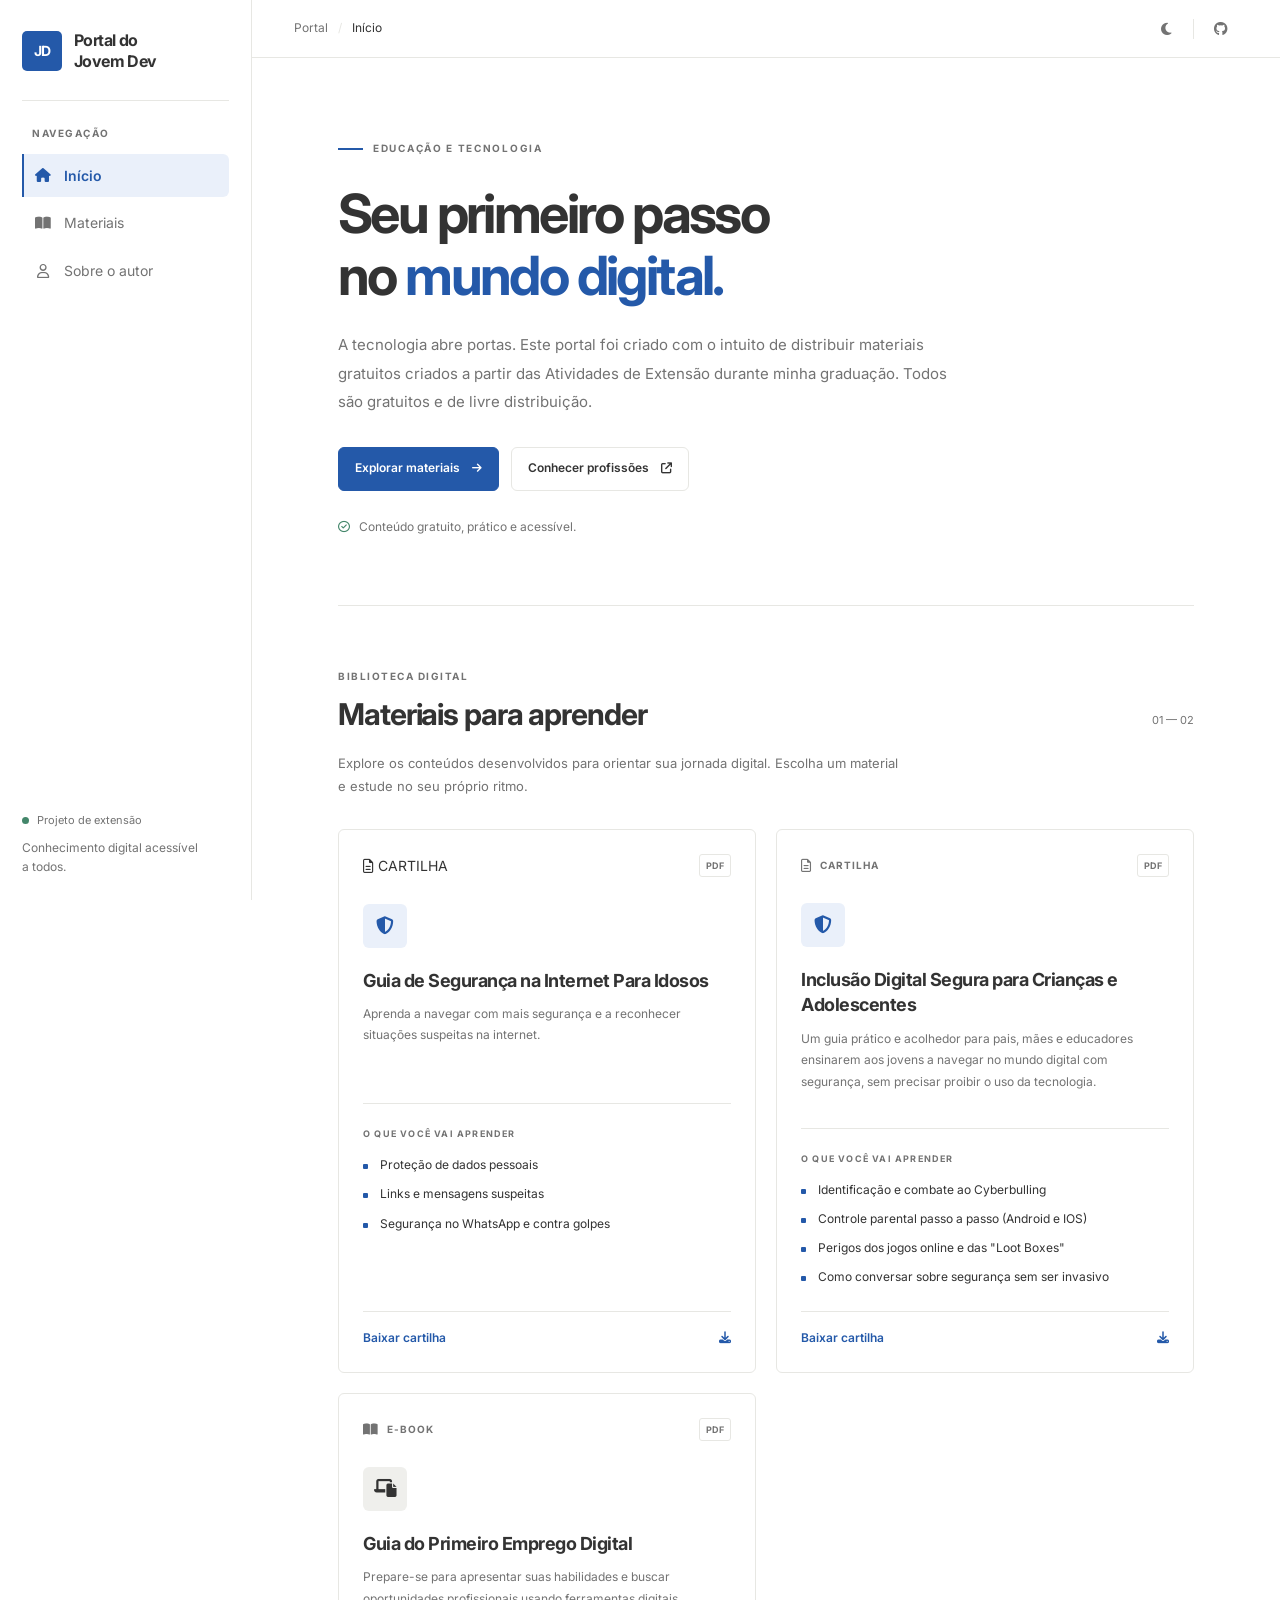
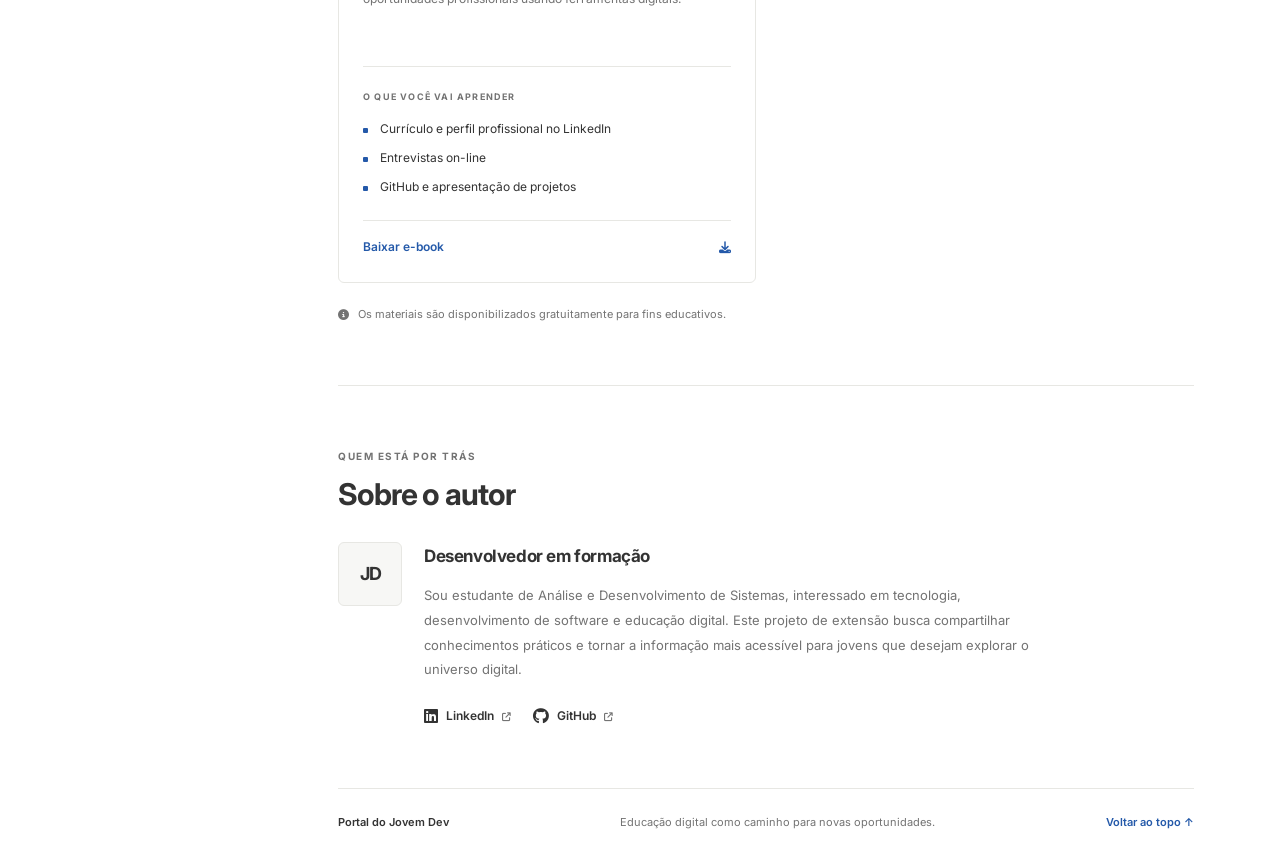
==== index.html @ 5326f520 "realizada troca na localização das pastas" ====
<!DOCTYPE html>
<html lang="pt-BR" data-theme="light">
<head>
  <meta charset="UTF-8">
  <meta name="viewport" content="width=device-width, initial-scale=1.0">
  <meta
    name="description"
    content="Portal do Jovem Dev: materiais educativos gratuitos para desenvolver habilidades digitais, conhecer profissões e ingressar no mundo da tecnologia."
  >
  <meta name="theme-color" content="#ffffff">
  <title>Portal do Jovem Dev</title>

  <!-- Tipografia -->
  <link rel="preconnect" href="https://fonts.googleapis.com">
  <link rel="preconnect" href="https://fonts.gstatic.com" crossorigin>
  <link
    href="https://fonts.googleapis.com/css2?family=Inter:wght@400;500;600;700&display=swap"
    rel="stylesheet"
  >

  <!-- Font Awesome -->
  <link
    rel="stylesheet"
    href="https://cdnjs.cloudflare.com/ajax/libs/font-awesome/6.7.2/css/all.min.css"
  >

  <link rel="stylesheet" href="style.css">
  <script src="script.js" defer></script>
</head>

<body data-theme="light">
  <a class="skip-link" href="#conteudo">
    Pular para o conteúdo
  </a>

  <!-- Cabeçalho mobile -->
  <header class="mobile-header">
    <button
      class="icon-button menu-toggle"
      id="menu-toggle"
      type="button"
      aria-label="Abrir menu de navegação"
      aria-expanded="false"
      aria-controls="sidebar"
    >
      <i class="fa-solid fa-bars" aria-hidden="true"></i>
    </button>

    <a class="mobile-brand" href="#inicio">
      Portal do Jovem Dev
    </a>

    <button
      class="icon-button theme-toggle"
      type="button"
      aria-label="Alternar tema"
      title="Alternar tema"
    >
      <i class="fa-solid fa-moon" aria-hidden="true"></i>
    </button>
  </header>

  <!-- Fundo para fechar o menu mobile -->
  <div class="sidebar-overlay" id="sidebar-overlay" hidden></div>

  <div class="site-layout">
    <!-- Navegação lateral -->
    <aside class="sidebar" id="sidebar" aria-label="Navegação principal">
      <div class="sidebar-inner">
        <a class="brand" href="#inicio" aria-label="Portal do Jovem Dev - Início">
          <span class="brand-mark" aria-hidden="true">JD</span>
          <span class="brand-name">Portal do<br>Jovem Dev</span>
        </a>

        <div class="sidebar-divider"></div>

        <p class="nav-label">NAVEGAÇÃO</p>

        <nav class="sidebar-nav">
          <a class="nav-link active" href="#inicio">
            <i class="fa-solid fa-house" aria-hidden="true"></i>
            <span>Início</span>
          </a>

          <a class="nav-link" href="#materiais">
            <i class="fa-solid fa-book-open" aria-hidden="true"></i>
            <span>Materiais</span>
          </a>

          <a class="nav-link" href="#sobre">
            <i class="fa-regular fa-user" aria-hidden="true"></i>
            <span>Sobre o autor</span>
          </a>
        </nav>

        <div class="sidebar-bottom">
          <span class="sidebar-status">
            <span class="status-dot"></span>
            Projeto de extensão
          </span>
          <p>Conhecimento digital acessível a todos.</p>
        </div>
      </div>
    </aside>

    <!-- Conteúdo principal -->
    <main class="main-area" id="conteudo">
      <!-- Barra superior desktop -->
      <header class="topbar">
        <div class="breadcrumb">
          <span>Portal</span>
          <span class="breadcrumb-separator">/</span>
          <span id="current-page">Início</span>
        </div>

        <div class="topbar-actions">
          <button
            class="icon-button theme-toggle"
            type="button"
            aria-label="Alternar tema"
            title="Alternar tema"
          >
            <i class="fa-solid fa-moon" aria-hidden="true"></i>
          </button>

          <span class="topbar-divider"></span>

          <!-- Substitua pelo endereço real do repositório -->
          <a
            class="icon-button"
            href="https://github.com/devkauan088-rgb/Portal-do-Jovem-Dev"
            target="_blank"
            rel="noopener noreferrer"
            aria-label="Visitar o GitHub"
            title="Projeto no GitHub"
          >
            <i class="fa-brands fa-github" aria-hidden="true"></i>
          </a>
        </div>
      </header>

      <div class="content-wrapper">
        <!-- Seção 1: Início -->
        <section class="hero section-anchor" id="inicio">
          <div class="hero-eyebrow">
            <span class="eyebrow-line"></span>
            EDUCAÇÃO E TECNOLOGIA
          </div>

          <h1>
            Seu primeiro passo<br>
            no <span>mundo digital.</span>
          </h1>

          <p class="hero-description">
            A tecnologia abre portas. Este portal foi criado com o intuito de distribuir materiais gratuitos criados a partir
              das Atividades de Extensão durante minha graduação. Todos são gratuitos e de livre distribuição.
          </p>

          <div class="hero-actions">
            <a class="button button-primary" href="#materiais">
              Explorar materiais
              <i class="fa-solid fa-arrow-right" aria-hidden="true"></i>
            </a>

            <a
              class="button button-secondary"
              href="https://www.guiadacarreira.com.br/"
              target="_blank"
              rel="noopener noreferrer"
            >
              Conhecer profissões
              <i class="fa-solid fa-arrow-up-right-from-square"
                 aria-hidden="true"></i>
            </a>
          </div>

          <div class="hero-note">
            <i class="fa-regular fa-circle-check" aria-hidden="true"></i>
            Conteúdo gratuito, prático e acessível.
          </div>
        </section>

        <div class="section-divider"></div>

        <!-- Seção 2: Materiais -->
        <section class="materials-section section-anchor" id="materiais">
          <div class="section-heading">
            <div>
              <p class="section-kicker">BIBLIOTECA DIGITAL</p>
              <h2>Materiais para aprender</h2>
            </div>
            <span class="section-index">01 — 02</span>
          </div>

          <p class="section-description">
            Explore os conteúdos desenvolvidos para orientar sua jornada
            digital. Escolha um material e estude no seu próprio ritmo.
          </p>

          <div class="materials-grid">
            <!-- novo cartão -->
              <article class="material-card">
                <div class="material-card-top">
                  <span clsas="material-type">
                    <i class="fa-regular fa-file-lines"
                      aria-hidden="true"></i>
                    CARTILHA
                  </span>

                  <span class="file-format">PDF</span>
                </div>

                <div class="material-icon material-icon-blue">
                    <i class="fa-solid fa-shield-halved"
                      aria-hidden="true"></i>
                </div>

                <h3>Guia de Segurança na Internet Para Idosos</h3>

                <p class="material-description">
                  Aprenda a navegar com mais segurança e a reconhecer situações suspeitas na internet.
                </p>

                <div class="card-divider"></div>

                <p class="topics-label">O QUE VOCÊ VAI APRENDER</p>

                <ul class="topics-list">
                  <li>Proteção de dados pessoais</li>
                  <li>Links e mensagens suspeitas</li>
                  <li>Segurança no WhatsApp e contra golpes</li>
                </ul>

                <a 
                  class="material-download"
                  href="../materiais/PDFs/Guia_de_Segurança_na_Internet_Para_Idosos.pdf"
                  download
                 >
                  Baixar cartilha
                  <i class="fa-solid fa-download"
                     aria-hidden="true"></i>
                </a>
              </article>



            <!-- Card: Cartilha -->
            <article class="material-card">
              <div class="material-card-top">
                <span class="material-type">
                  <i class="fa-regular fa-file-lines" aria-hidden="true"></i>
                  CARTILHA
                </span>
                <span class="file-format">PDF</span>
              </div>

              <div class="material-icon material-icon-blue">
                <i class="fa-solid fa-shield-halved" aria-hidden="true"></i>
              </div>

              <h3>Inclusão Digital Segura para Crianças e Adolescentes</h3>

              <p class="material-description">
                Um guia prático e acolhedor para pais, mães e educadores
                ensinarem aos jovens a navegar no mundo digital com segurança, sem precisar proibir o uso da tecnologia.
              </p>

              <div class="card-divider"></div>

              <p class="topics-label">O QUE VOCÊ VAI APRENDER</p>
              <ul class="topics-list">
                <li>Identificação e combate ao Cyberbulling</li>
                <li>Controle parental passo a passo (Android e IOS)</li>
                <li>Perigos dos jogos online e das "Loot Boxes"</li>
                <li>Como conversar sobre segurança sem ser invasivo</li>
              </ul>

              <a
                class="material-download"
                href="../materiais/PDFs/Inclusão_Digital_Segura_Guia_Para_Proteger_Crianças_e_Adolescentes_na_Internet.pdf"
                download
              >
                Baixar cartilha
                <i class="fa-solid fa-download" aria-hidden="true"></i>
              </a>
            </article>

            <!-- Card: E-book -->
            <article class="material-card">
              <div class="material-card-top">
                <span class="material-type">
                  <i class="fa-solid fa-book-open" aria-hidden="true"></i>
                  E-BOOK
                </span>
                <span class="file-format">PDF</span>
              </div>

              <div class="material-icon material-icon-orange">
                <i class="fa-solid fa-laptop-file" aria-hidden="true"></i>
              </div>

              <h3>Guia do Primeiro Emprego Digital</h3>

              <p class="material-description">
                Prepare-se para apresentar suas habilidades e buscar
                oportunidades profissionais usando ferramentas digitais.
              </p>

              <div class="card-divider"></div>

              <p class="topics-label">O QUE VOCÊ VAI APRENDER</p>
              <ul class="topics-list">
                <li>Currículo e perfil profissional no LinkedIn</li>
                <li>Entrevistas on-line</li>
                <li>GitHub e apresentação de projetos</li>
              </ul>

              <a
                class="material-download"
                href="../materiais/PDFs/Guia_do_Primeiro_Emprego_Digital.pdf"
                download
              >
                Baixar e-book
                <i class="fa-solid fa-download" aria-hidden="true"></i>
              </a>
            </article>
          </div>

          <p class="materials-footnote">
            <i class="fa-solid fa-circle-info" aria-hidden="true"></i>
            Os materiais são disponibilizados gratuitamente para fins educativos.
          </p>
        </section>

        <div class="section-divider"></div>

        <!-- Seção 3: Sobre o autor -->
        <section class="about-section section-anchor" id="sobre">
          <div class="section-heading">
            <div>
              <p class="section-kicker">QUEM ESTÁ POR TRÁS</p>
              <h2>Sobre o autor</h2>
            </div>
          </div>

          <div class="about-content">
            <div class="author-monogram" aria-hidden="true">JD</div>

            <div class="author-details">
              <!-- Personalize com seu nome e sua trajetória -->
              <h3>Desenvolvedor em formação</h3>

              <p>
                Sou estudante de Análise e Desenvolvimento de Sistemas,
                interessado em tecnologia, desenvolvimento de software e
                educação digital. Este projeto de extensão busca compartilhar
                conhecimentos práticos e tornar a informação mais acessível
                para jovens que desejam explorar o universo digital.
              </p>

              <div class="author-links">
                <!-- Substitua pelos seus perfis -->
                <a
                  href="https://www.linkedin.com/in/kauan-oliveira-425830294"
                  target="_blank"
                  rel="noopener noreferrer"
                >
                  <i class="fa-brands fa-linkedin" aria-hidden="true"></i>
                  LinkedIn
                  <i class="fa-solid fa-arrow-up-right-from-square external-icon"
                     aria-hidden="true"></i>
                </a>

                <a
                  href="https://github.com/devkauan088-rgb"
                  target="_blank"
                  rel="noopener noreferrer"
                >
                  <i class="fa-brands fa-github" aria-hidden="true"></i>
                  GitHub
                  <i class="fa-solid fa-arrow-up-right-from-square external-icon"
                     aria-hidden="true"></i>
                </a>
              </div>
            </div>
          </div>
        </section>

        <!-- Rodapé -->
        <footer class="site-footer">
          <p>Portal do Jovem Dev</p>
          <p>Educação digital como caminho para novas oportunidades.</p>
          <a href="#inicio">Voltar ao topo ↑</a>
        </footer>
      </div>
    </main>
  </div>
</body>
</html>
---- style.css ----
/* ========================================
   1. Variáveis e configuração global
======================================== */

:root {
  color-scheme: light;

  --bg: #ffffff;
  --surface: #f7f7f5;
  --surface-hover: #efefec;
  --text: #333333;
  --text-muted: #737373;
  --border: #e7e7e3;
  --accent: #2459a9;
  --accent-hover: #194580;
  --accent-soft: #eaf0fa;
  --success: #43866a;

  --sidebar-width: 252px;
  --header-height: 58px;
  --content-width: 960px;

  --radius: 6px;
  --transition: 180ms ease;
}

body[data-theme="dark"] {
  color-scheme: dark;

  --bg: #121212;
  --surface: #1b1b1b;
  --surface-hover: #252525;
  --text: #e0e0e0;
  --text-muted: #a0a0a0;
  --border: #303030;
  --accent: #8db7ff;
  --accent-hover: #b0cdff;
  --accent-soft: #202c3d;
  --success: #82c7a4;
}

* {
  box-sizing: border-box;
}

html {
  scroll-behavior: smooth;
  scroll-padding-top: 84px;
}

body {
  margin: 0;
  background: var(--bg);
  color: var(--text);
  font-family: "Inter", sans-serif;
  font-size: 14px;
  line-height: 1.7;
  transition:
    background-color var(--transition),
    color var(--transition);
}

body,
button,
a {
  -webkit-tap-highlight-color: transparent;
}

button,
a {
  font: inherit;
}

a {
  color: inherit;
  text-decoration: none;
}

button {
  color: inherit;
}

button:focus-visible,
a:focus-visible {
  outline: 2px solid var(--accent);
  outline-offset: 4px;
}

::selection {
  background: var(--accent);
  color: #ffffff;
}

/* ========================================
   2. Acessibilidade
======================================== */

.skip-link {
  position: fixed;
  top: 8px;
  left: 8px;
  z-index: 200;
  padding: 10px 14px;
  background: var(--accent);
  color: #ffffff;
  transform: translateY(-150%);
}

.skip-link:focus {
  transform: translateY(0);
}

/* ========================================
   3. Layout principal
======================================== */

.site-layout {
  display: flex;
  min-height: 100vh;
}

/* ========================================
   4. Sidebar
======================================== */

.sidebar {
  position: fixed;
  inset: 0 auto 0 0;
  z-index: 100;
  width: var(--sidebar-width);
  height: 100vh;
  overflow-y: auto;
  background: var(--bg);
  border-right: 1px solid var(--border);
}

.sidebar-inner {
  display: flex;
  flex-direction: column;
  min-height: 100%;
  padding: 30px 22px 24px;
}

.brand {
  display: flex;
  align-items: center;
  gap: 12px;
  width: fit-content;
}

.brand-mark {
  display: grid;
  width: 40px;
  height: 40px;
  flex-shrink: 0;
  place-items: center;
  background: var(--accent);
  color: #ffffff;
  border-radius: 5px;
  font-size: 14px;
  font-weight: 700;
  letter-spacing: -0.7px;
}

.brand-name {
  font-size: 16px;
  font-weight: 700;
  line-height: 1.3;
  letter-spacing: -0.6px;
}

.sidebar-divider {
  height: 1px;
  margin: 28px 0 24px;
  background: var(--border);
}

.nav-label,
.section-kicker {
  margin: 0;
  color: var(--text-muted);
  font-size: 10px;
  font-weight: 700;
  letter-spacing: 1.5px;
}

.nav-label {
  margin-bottom: 12px;
  padding-left: 10px;
}

.sidebar-nav {
  display: flex;
  flex-direction: column;
  gap: 4px;
}

.nav-link {
  display: flex;
  align-items: center;
  gap: 12px;
  padding: 10px;
  border-left: 2px solid transparent;
  border-radius: 0 var(--radius) var(--radius) 0;
  color: var(--text-muted);
  transition:
    color var(--transition),
    background-color var(--transition),
    border-color var(--transition);
}

.nav-link i {
  width: 18px;
  text-align: center;
  font-size: 14px;
}

.nav-link:hover {
  background: var(--surface);
  color: var(--text);
}

.nav-link.active {
  border-left-color: var(--accent);
  background: var(--accent-soft);
  color: var(--accent);
  font-weight: 600;
}

.sidebar-bottom {
  margin-top: auto;
  padding-top: 30px;
}

.sidebar-status {
  display: flex;
  align-items: center;
  gap: 8px;
  color: var(--text-muted);
  font-size: 11px;
}

.status-dot {
  width: 7px;
  height: 7px;
  border-radius: 50%;
  background: var(--success);
}

.sidebar-bottom p {
  max-width: 180px;
  margin: 8px 0 0;
  color: var(--text-muted);
  font-size: 12px;
  line-height: 1.6;
}

/* ========================================
   5. Área principal e barra superior
======================================== */

.main-area {
  flex: 1;
  min-width: 0;
  min-height: 100vh;
  margin-left: var(--sidebar-width);
}

.topbar {
  position: sticky;
  top: 0;
  z-index: 50;
  display: flex;
  align-items: center;
  justify-content: space-between;
  height: var(--header-height);
  padding: 0 42px;
  background: var(--bg);
  border-bottom: 1px solid var(--border);
}

.breadcrumb {
  display: flex;
  align-items: center;
  gap: 10px;
  color: var(--text-muted);
  font-size: 12px;
}

.breadcrumb-separator {
  color: var(--border);
}

#current-page {
  color: var(--text);
}

.topbar-actions {
  display: flex;
  align-items: center;
  gap: 10px;
}

.icon-button {
  display: inline-grid;
  width: 34px;
  height: 34px;
  place-items: center;
  border: 1px solid transparent;
  border-radius: var(--radius);
  background: transparent;
  color: var(--text-muted);
  cursor: pointer;
  transition:
    color var(--transition),
    background-color var(--transition),
    border-color var(--transition);
}

.icon-button:hover {
  border-color: var(--border);
  background: var(--surface);
  color: var(--text);
}

.topbar-divider {
  width: 1px;
  height: 20px;
  background: var(--border);
}

/* ========================================
   6. Conteúdo editorial
======================================== */

.content-wrapper {
  width: 100%;
  max-width: var(--content-width);
  margin: 0 auto;
  padding: 0 52px;
}

.section-anchor {
  scroll-margin-top: calc(var(--header-height) + 28px);
}

/* ========================================
   7. Hero
======================================== */

.hero {
  padding: 82px 0 68px;
}

.hero-eyebrow {
  display: flex;
  align-items: center;
  gap: 10px;
  margin-bottom: 26px;
  color: var(--text-muted);
  font-size: 10px;
  font-weight: 700;
  letter-spacing: 1.7px;
}

.eyebrow-line {
  width: 25px;
  height: 2px;
  background: var(--accent);
}

.hero h1 {
  max-width: 720px;
  margin: 0;
  font-size: clamp(36px, 4.5vw, 54px);
  font-weight: 700;
  line-height: 1.15;
  letter-spacing: -2.6px;
}

.hero h1 span {
  color: var(--accent);
}

.hero-description {
  max-width: 610px;
  margin: 24px 0 0;
  color: var(--text-muted);
  font-size: 15px;
  line-height: 1.9;
}

.hero-actions {
  display: flex;
  flex-wrap: wrap;
  gap: 12px;
  margin-top: 30px;
}

.button {
  display: inline-flex;
  align-items: center;
  justify-content: center;
  gap: 12px;
  min-height: 44px;
  padding: 10px 16px;
  border: 1px solid var(--border);
  border-radius: var(--radius);
  font-size: 12px;
  font-weight: 600;
  transition:
    background-color var(--transition),
    color var(--transition),
    border-color var(--transition);
}

.button i {
  font-size: 11px;
}

.button-primary {
  border-color: var(--accent);
  background: var(--accent);
  color: #ffffff;
}

.button-primary:hover {
  border-color: var(--accent-hover);
  background: var(--accent-hover);
  color: #ffffff;
}

body[data-theme="dark"] .button-primary {
  color: #121212;
}

body[data-theme="dark"] .button-primary:hover {
  color: #121212;
}

.button-secondary {
  background: transparent;
  color: var(--text);
}

.button-secondary:hover {
  background: var(--surface);
  border-color: var(--text-muted);
}

.hero-note {
  display: flex;
  align-items: center;
  gap: 9px;
  margin-top: 26px;
  color: var(--text-muted);
  font-size: 12px;
}

.hero-note i {
  color: var(--success);
}

/* ========================================
   8. Separadores e cabeçalhos de seção
======================================== */

.section-divider {
  height: 1px;
  background: var(--border);
}

.materials-section,
.about-section {
  padding: 62px 0;
}

.section-heading {
  display: flex;
  align-items: flex-end;
  justify-content: space-between;
  gap: 20px;
}

.section-kicker {
  margin-bottom: 10px;
}

.section-heading h2 {
  margin: 0;
  font-size: clamp(24px, 3vw, 30px);
  font-weight: 700;
  letter-spacing: -1.1px;
  line-height: 1.3;
}

.section-index {
  padding-bottom: 4px;
  color: var(--text-muted);
  font-size: 11px;
  white-space: nowrap;
}

.section-description {
  max-width: 570px;
  margin: 18px 0 30px;
  color: var(--text-muted);
  font-size: 13px;
  line-height: 1.8;
}

/* ========================================
   9. Cards de materiais
======================================== */

.materials-grid {
  display: grid;
  grid-template-columns: repeat(2, minmax(0, 1fr));
  gap: 20px;
}

.material-card {
  display: flex;
  flex-direction: column;
  min-width: 0;
  padding: 24px;
  border: 1px solid var(--border);
  border-radius: var(--radius);
  background: var(--bg);
  transition: border-color var(--transition);
}

.material-card:hover {
  border-color: var(--text-muted);
}

.material-card-top {
  display: flex;
  align-items: center;
  justify-content: space-between;
  gap: 10px;
}

.material-type {
  display: flex;
  align-items: center;
  gap: 8px;
  color: var(--text-muted);
  font-size: 10px;
  font-weight: 700;
  letter-spacing: 1px;
}

.material-type i {
  font-size: 13px;
}

.file-format {
  padding: 3px 6px;
  border: 1px solid var(--border);
  border-radius: 3px;
  color: var(--text-muted);
  font-size: 9px;
  font-weight: 700;
}

.material-icon {
  display: grid;
  width: 44px;
  height: 44px;
  margin-top: 26px;
  place-items: center;
  border-radius: var(--radius);
  font-size: 18px;
}

.material-icon-blue {
  background: var(--accent-soft);
  color: var(--accent);
}

.material-icon-orange {
  background: var(--surface-hover);
  color: var(--text);
}

.material-card h3 {
  margin: 20px 0 10px;
  font-size: 18px;
  line-height: 1.4;
  letter-spacing: -0.5px;
}

.material-description {
  min-height: 78px;
  margin: 0;
  color: var(--text-muted);
  font-size: 12px;
  line-height: 1.8;
}

.card-divider {
  height: 1px;
  margin: 22px 0;
  background: var(--border);
}

.topics-label {
  margin: 0 0 14px;
  color: var(--text-muted);
  font-size: 9px;
  font-weight: 700;
  letter-spacing: 1.2px;
}

.topics-list {
  display: flex;
  flex-direction: column;
  gap: 10px;
  margin: 0 0 24px;
  padding: 0;
  list-style: none;
}

.topics-list li {
  position: relative;
  padding-left: 17px;
  color: var(--text);
  font-size: 12px;
  line-height: 1.6;
}

.topics-list li::before {
  position: absolute;
  top: 9px;
  left: 0;
  width: 5px;
  height: 5px;
  border-radius: 1px;
  background: var(--accent);
  content: "";
}

.material-download {
  display: flex;
  align-items: center;
  justify-content: space-between;
  gap: 10px;
  margin-top: auto;
  padding-top: 16px;
  border-top: 1px solid var(--border);
  color: var(--accent);
  font-size: 12px;
  font-weight: 600;
}

.material-download i {
  font-size: 12px;
  transition: transform var(--transition);
}

.material-download:hover i {
  transform: translateY(2px);
}

.materials-footnote {
  display: flex;
  align-items: flex-start;
  gap: 9px;
  margin: 22px 0 0;
  color: var(--text-muted);
  font-size: 11px;
  line-height: 1.7;
}

.materials-footnote i {
  margin-top: 5px;
  flex-shrink: 0;
}

/* ========================================
   10. Sobre o autor
======================================== */

.about-content {
  display: grid;
  grid-template-columns: 64px minmax(0, 1fr);
  gap: 22px;
  margin-top: 28px;
}

.author-monogram {
  display: grid;
  width: 64px;
  height: 64px;
  place-items: center;
  border: 1px solid var(--border);
  border-radius: var(--radius);
  background: var(--surface);
  color: var(--text);
  font-size: 18px;
  font-weight: 700;
  letter-spacing: -1px;
}

.author-details h3 {
  margin: 0 0 12px;
  font-size: 17px;
  letter-spacing: -0.4px;
}

.author-details > p {
  max-width: 620px;
  margin: 0;
  color: var(--text-muted);
  font-size: 13px;
  line-height: 1.9;
}

.author-links {
  display: flex;
  flex-wrap: wrap;
  gap: 22px;
  margin-top: 24px;
}

.author-links a {
  display: inline-flex;
  align-items: center;
  gap: 8px;
  color: var(--text);
  font-size: 12px;
  font-weight: 600;
  transition: color var(--transition);
}

.author-links a:hover {
  color: var(--accent);
}

.author-links a > i:first-child {
  font-size: 16px;
}

.author-links .external-icon {
  color: var(--text-muted);
  font-size: 9px;
}

/* ========================================
   11. Rodapé
======================================== */

.site-footer {
  display: flex;
  flex-wrap: wrap;
  align-items: center;
  justify-content: space-between;
  gap: 10px 20px;
  padding: 24px 0 32px;
  border-top: 1px solid var(--border);
  color: var(--text-muted);
  font-size: 11px;
}

.site-footer p {
  margin: 0;
}

.site-footer p:first-child {
  color: var(--text);
  font-weight: 600;
}

.site-footer a {
  color: var(--accent);
  font-weight: 600;
}

/* ========================================
   12. Menu mobile
======================================== */

.mobile-header,
.sidebar-overlay {
  display: none;
}

@media (max-width: 760px) {
  html {
    scroll-padding-top: 76px;
  }

  .mobile-header {
    position: sticky;
    top: 0;
    z-index: 120;
    display: flex;
    align-items: center;
    justify-content: space-between;
    gap: 12px;
    height: 58px;
    padding: 0 16px;
    border-bottom: 1px solid var(--border);
    background: var(--bg);
  }

  .mobile-brand {
    flex: 1;
    font-size: 14px;
    font-weight: 700;
    letter-spacing: -0.4px;
  }

  .sidebar {
    z-index: 150;
    width: min(290px, 84vw);
    transform: translateX(-100%);
    transition: transform 220ms ease;
  }

  body.menu-open .sidebar {
    transform: translateX(0);
  }

  .sidebar-overlay:not([hidden]) {
    position: fixed;
    inset: 0;
    z-index: 140;
    display: block;
    background: rgb(0 0 0 / 45%);
  }

  body.menu-open {
    overflow: hidden;
  }

  .sidebar-inner {
    padding-top: 24px;
  }

  .main-area {
    margin-left: 0;
  }

  .topbar {
    height: 44px;
    padding: 0 20px;
  }

  .content-wrapper {
    padding: 0 24px;
  }

  .hero {
    padding: 62px 0 54px;
  }

  .hero h1 {
    font-size: clamp(35px, 8vw, 46px);
    letter-spacing: -1.8px;
  }

  .hero-description {
    font-size: 14px;
  }

  .materials-section,
  .about-section {
    padding: 48px 0;
  }

  .materials-grid {
    grid-template-columns: 1fr;
    gap: 16px;
  }

  .material-description {
    min-height: 0;
  }
}

@media (max-width: 420px) {
  .content-wrapper {
    padding: 0 18px;
  }

  .hero {
    padding-top: 48px;
  }

  .hero h1 {
    font-size: 34px;
  }

  .hero-actions {
    flex-direction: column;
    align-items: stretch;
  }

  .button {
    justify-content: space-between;
  }

  .material-card {
    padding: 20px;
  }

  .about-content {
    grid-template-columns: 1fr;
    gap: 18px;
  }

  .site-footer {
    align-items: flex-start;
    flex-direction: column;
  }
}

/* ========================================
   13. Movimento reduzido
======================================== */

@media (prefers-reduced-motion: reduce) {
  *,
  *::before,
  *::after {
    scroll-behavior: auto !important;
    animation-duration: 0.01ms !important;
    animation-iteration-count: 1 !important;
    transition-duration: 0.01ms !important;
  }
}
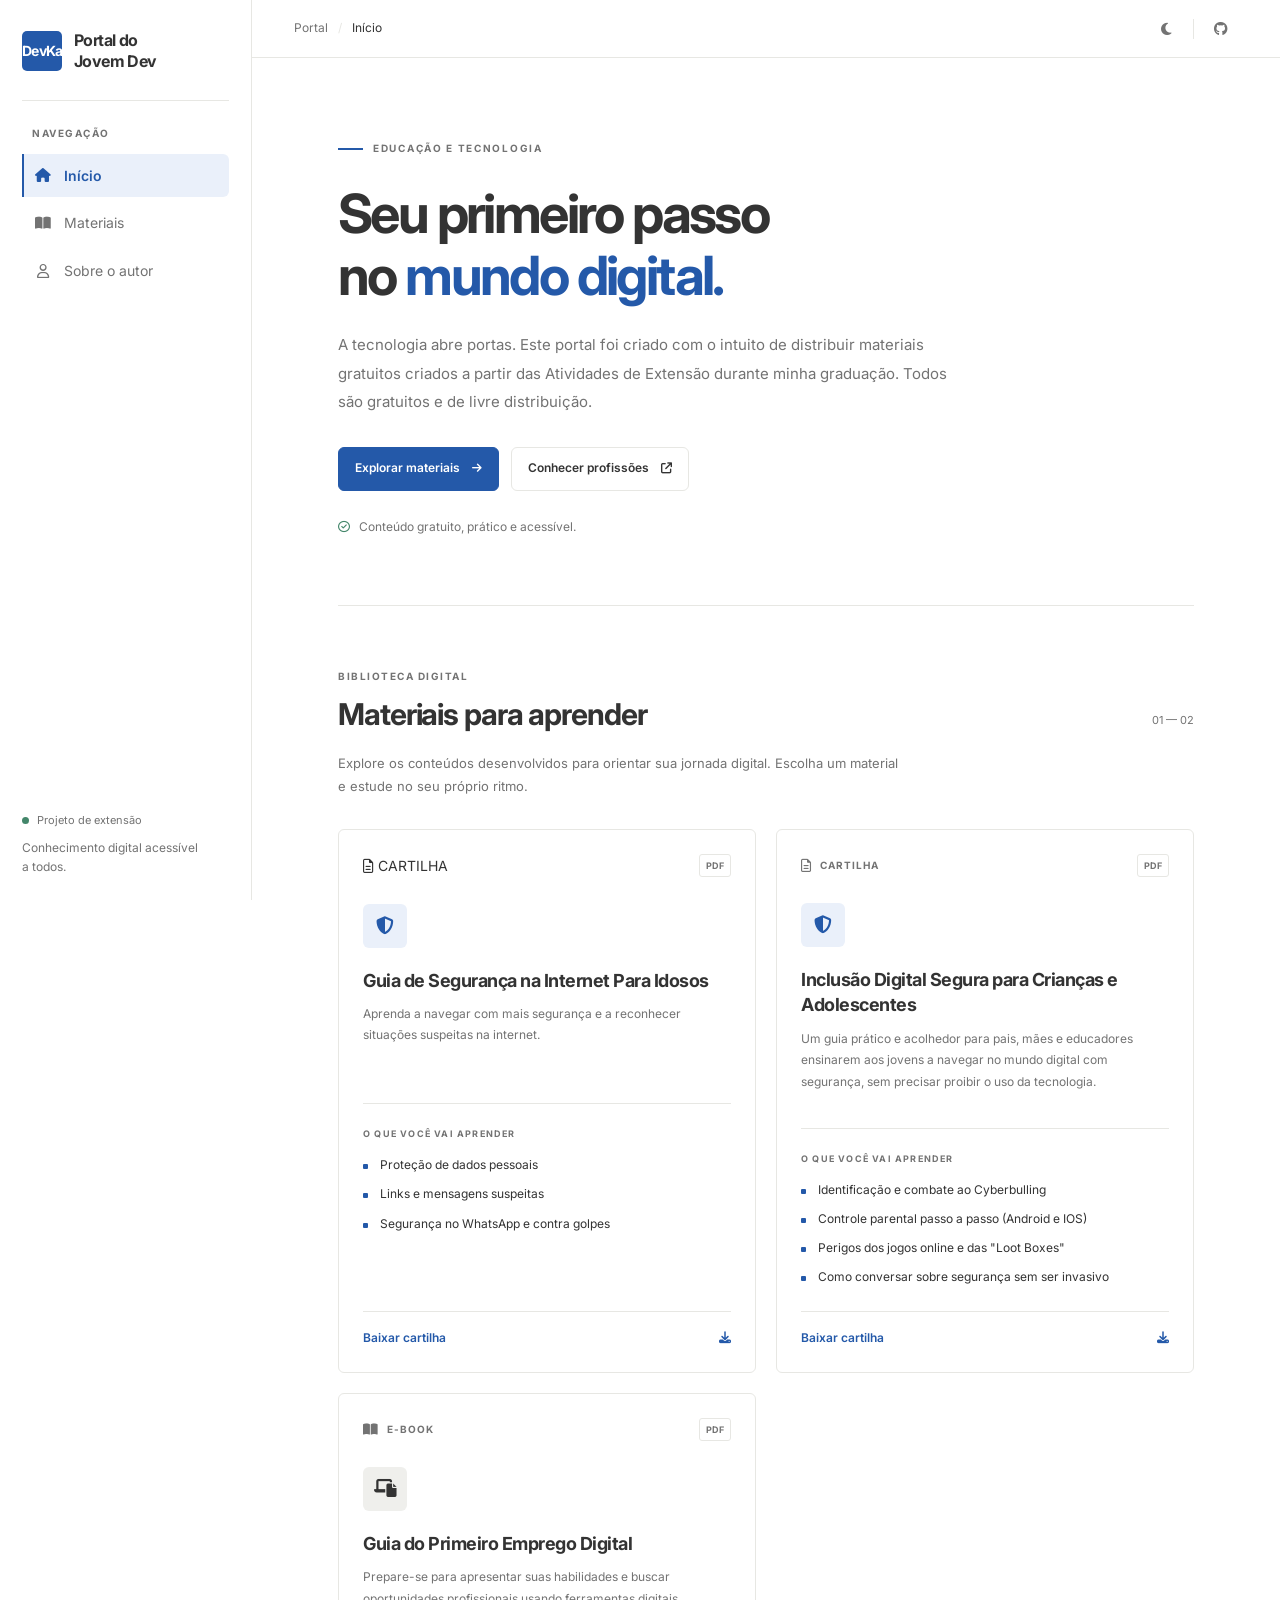
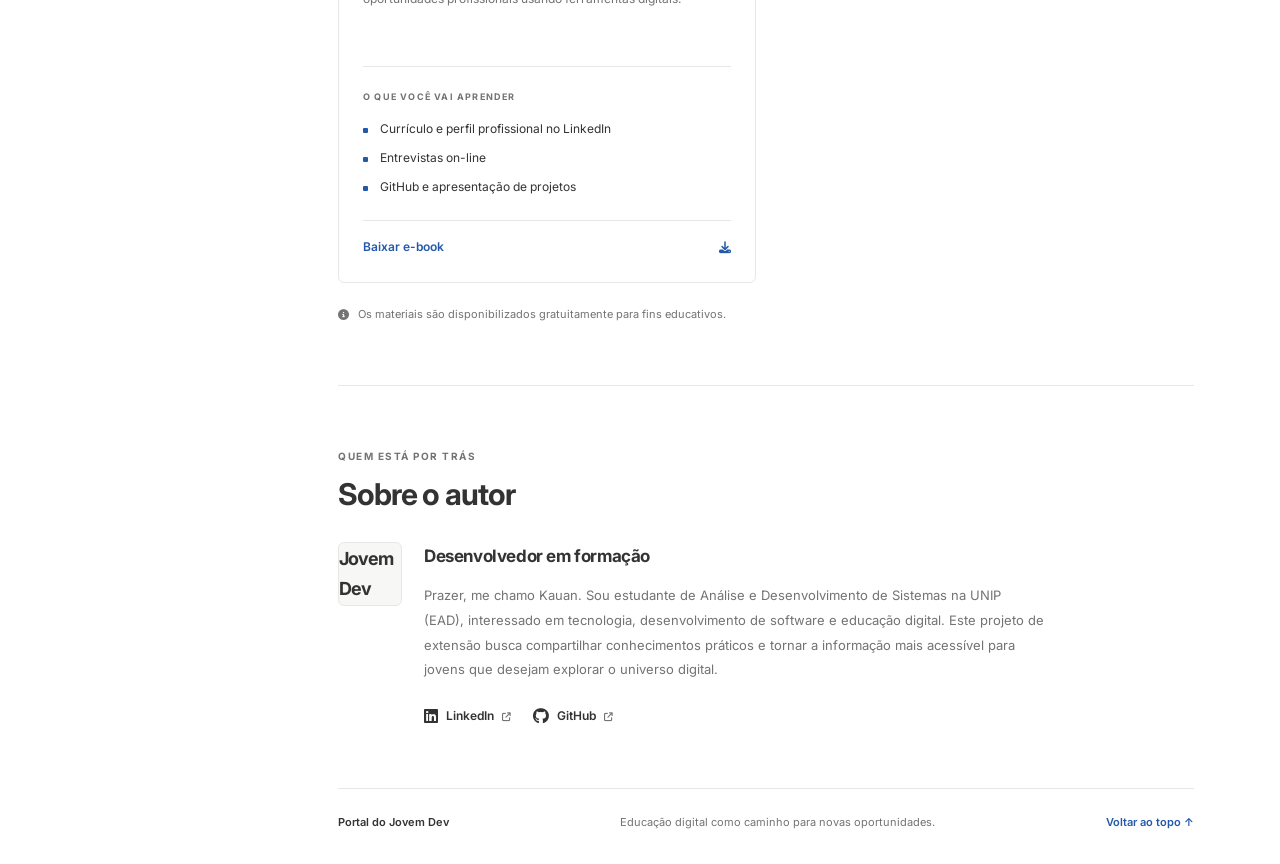
==== commit b6922ead: "Update index.html" ====
--- a/index.html
+++ b/index.html
@@ -69,7 +69,7 @@
     <aside class="sidebar" id="sidebar" aria-label="Navegação principal">
       <div class="sidebar-inner">
         <a class="brand" href="#inicio" aria-label="Portal do Jovem Dev - Início">
-          <span class="brand-mark" aria-hidden="true">JD</span>
+          <span class="brand-mark" aria-hidden="true">DevKauan</span>
           <span class="brand-name">Portal do<br>Jovem Dev</span>
         </a>
 
@@ -235,7 +235,7 @@
 
                 <a 
                   class="material-download"
-                  href="../materiais/PDFs/Guia_de_Segurança_na_Internet_Para_Idosos.pdf"
+                  href="materiais/PDFs/Guia_de_Segurança_na_Internet_Para_Idosos.pdf"
                   download
                  >
                   Baixar cartilha
@@ -279,7 +279,7 @@
 
               <a
                 class="material-download"
-                href="../materiais/PDFs/Inclusão_Digital_Segura_Guia_Para_Proteger_Crianças_e_Adolescentes_na_Internet.pdf"
+                href="materiais/PDFs/Inclusão_Digital_Segura_Guia_Para_Proteger_Crianças_e_Adolescentes_na_Internet.pdf"
                 download
               >
                 Baixar cartilha
@@ -319,7 +319,7 @@
 
               <a
                 class="material-download"
-                href="../materiais/PDFs/Guia_do_Primeiro_Emprego_Digital.pdf"
+                href="materiais/PDFs/Guia_do_Primeiro_Emprego_Digital.pdf"
                 download
               >
                 Baixar e-book
@@ -346,14 +346,14 @@
           </div>
 
           <div class="about-content">
-            <div class="author-monogram" aria-hidden="true">JD</div>
+            <div class="author-monogram" aria-hidden="true">Jovem Dev</div>
 
             <div class="author-details">
               <!-- Personalize com seu nome e sua trajetória -->
               <h3>Desenvolvedor em formação</h3>
 
               <p>
-                Sou estudante de Análise e Desenvolvimento de Sistemas,
+                Prazer, me chamo Kauan. Sou estudante de Análise e Desenvolvimento de Sistemas na UNIP (EAD),
                 interessado em tecnologia, desenvolvimento de software e
                 educação digital. Este projeto de extensão busca compartilhar
                 conhecimentos práticos e tornar a informação mais acessível
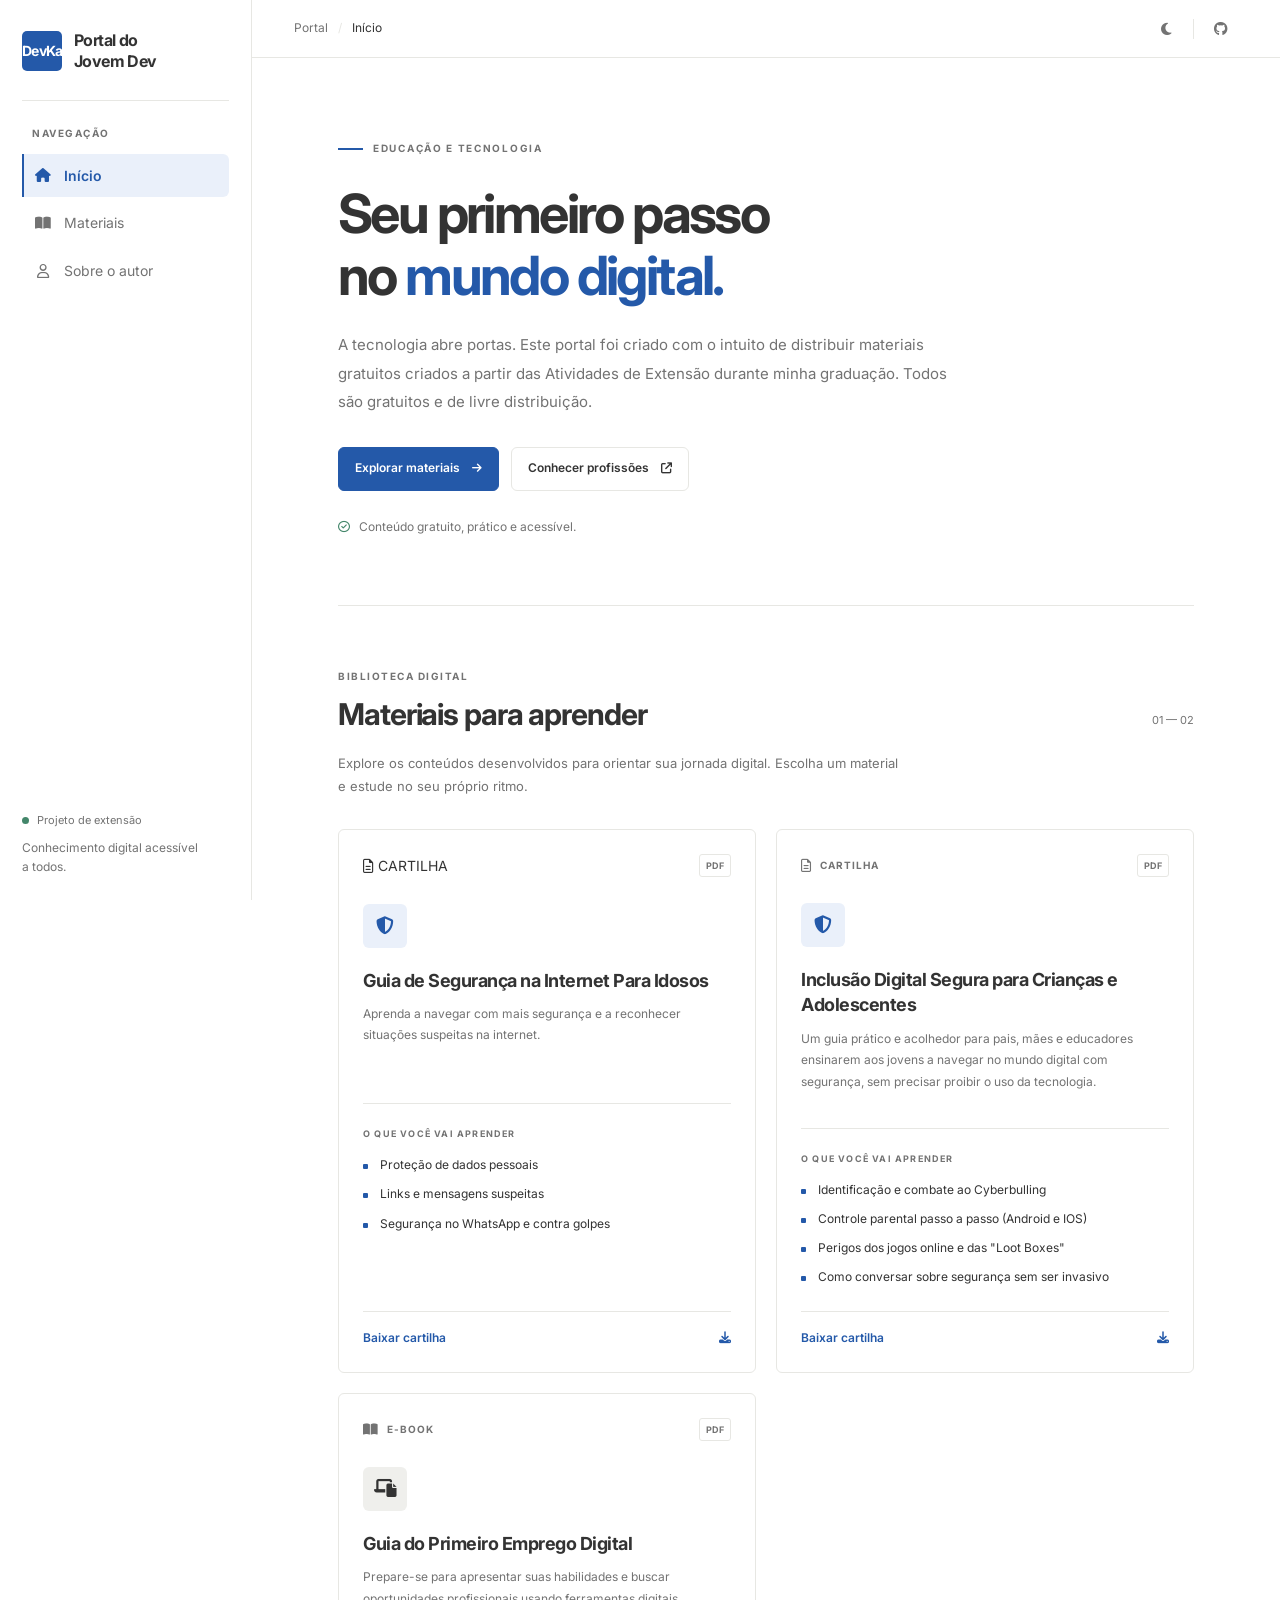
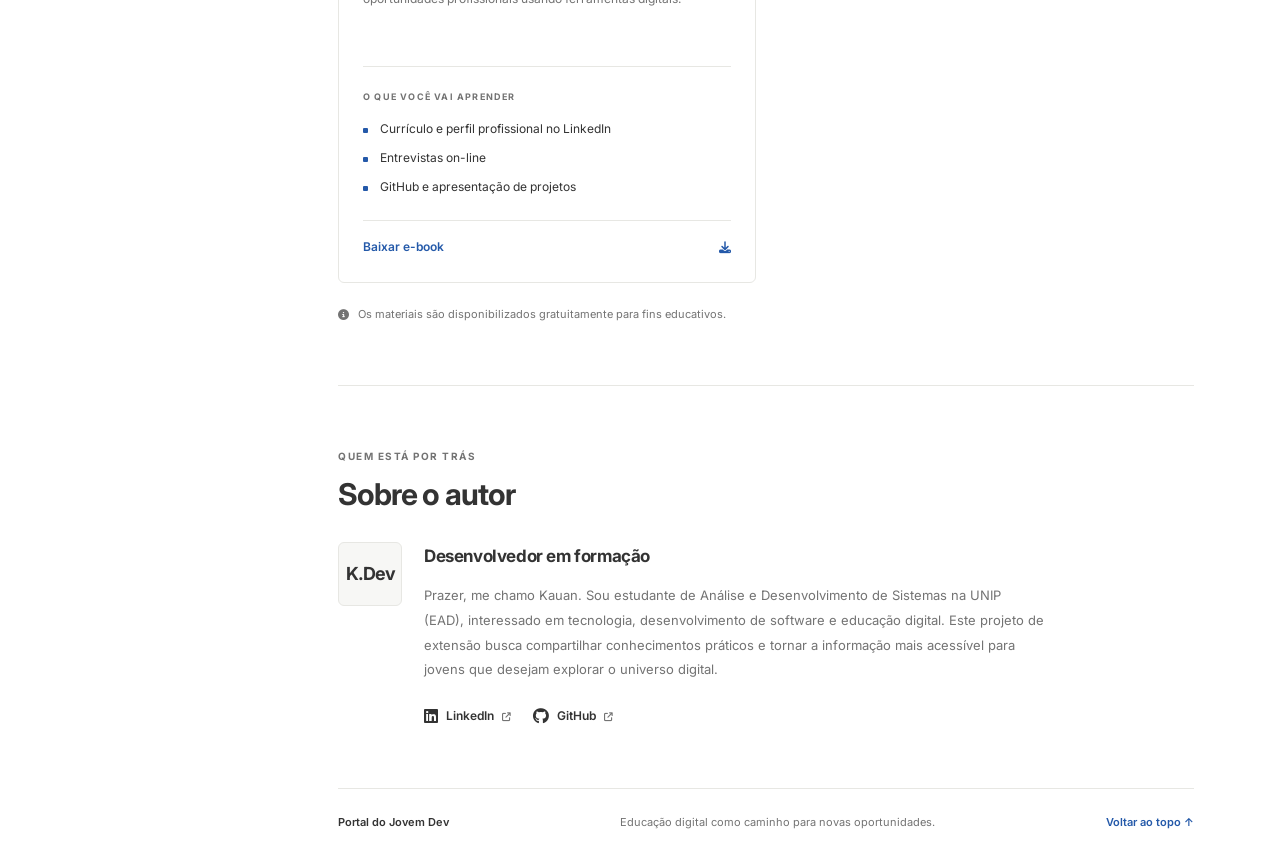
==== commit cdde414a: "Update index.html" ====
--- a/index.html
+++ b/index.html
@@ -346,7 +346,7 @@
           </div>
 
           <div class="about-content">
-            <div class="author-monogram" aria-hidden="true">Jovem Dev</div>
+            <div class="author-monogram" aria-hidden="true">K.Dev</div>
 
             <div class="author-details">
               <!-- Personalize com seu nome e sua trajetória -->
